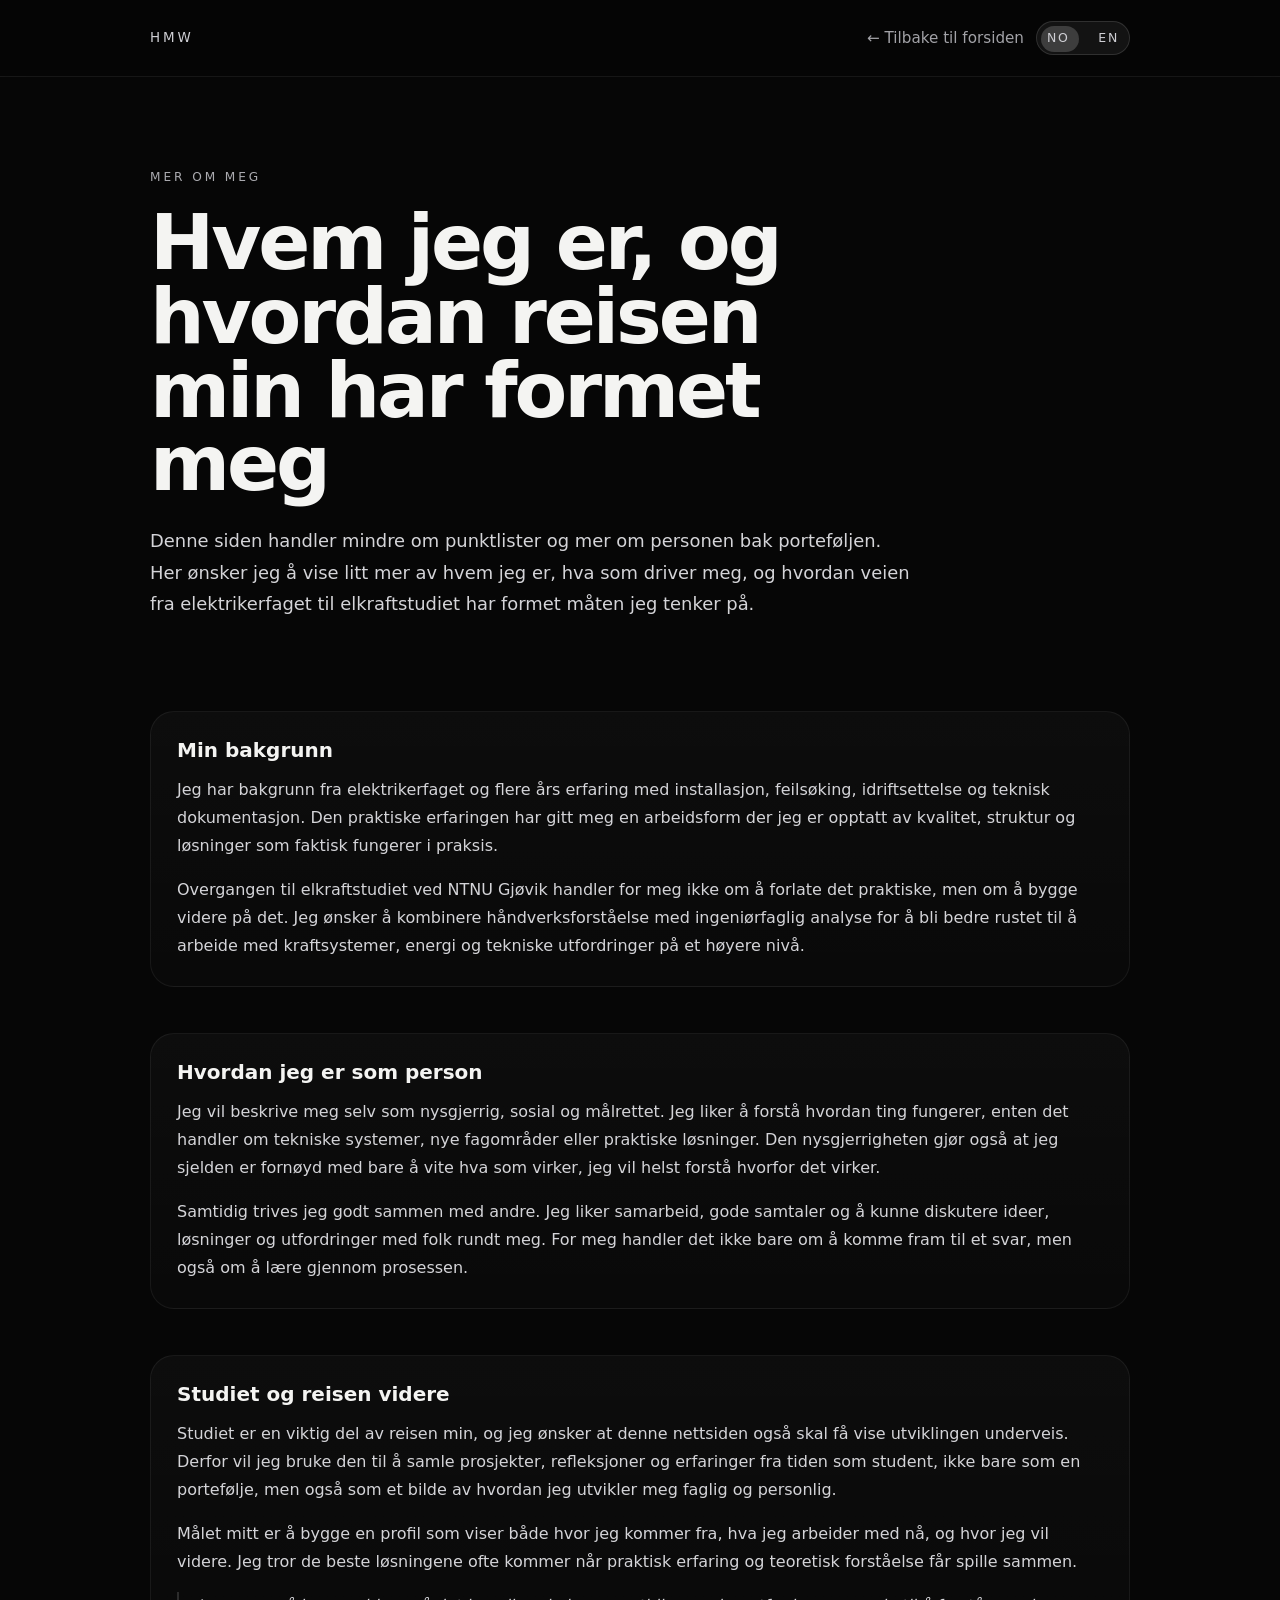
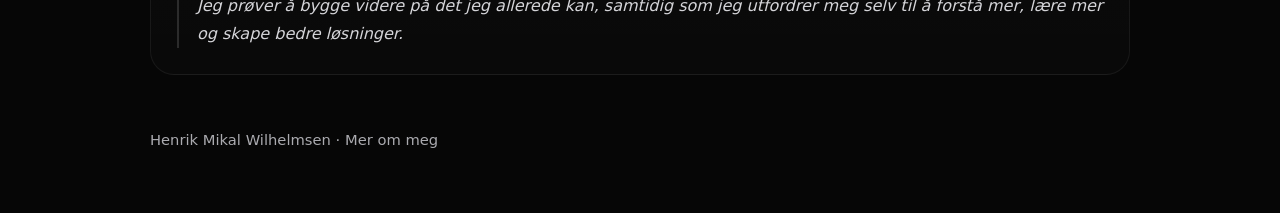
==== about/index.html @ 6df131e0 "Omstrukturer nettsiden med css, js, assets og about-mappe" ====
<!DOCTYPE html>
<html lang="no">
<head>
  <meta charset="UTF-8" />
  <meta name="viewport" content="width=device-width, initial-scale=1.0" />
  <title>Om meg | Henrik Mikal Wilhelmsen</title>
  <meta
    name="description"
    content="Mer om Henrik Mikal Wilhelmsen, reisen fra elektriker til elkraftingeniørstudent, og personen bak porteføljen."
  />
  <link rel="stylesheet" href="../css/base.css" />
  <link rel="stylesheet" href="../css/components.css" />
  <link rel="stylesheet" href="../css/about.css" />
  <link rel="stylesheet" href="../css/responsive.css" />
</head>
<body>
  <header class="topbar topbar-sticky">
    <div class="wrap topbar-inner">
      <a href="../index.html" class="brand">HMW</a>

      <div class="topbar-actions">
        <a
          href="../index.html#about"
          class="back-link"
          data-no="← Tilbake til forsiden"
          data-en="← Back to home"
        >
          ← Tilbake til forsiden
        </a>

        <div class="lang-toggle" id="langToggle" role="switch" aria-checked="false" tabindex="0">
          <span class="lang-label" aria-hidden="true">NO</span>
          <span class="lang-label" aria-hidden="true">EN</span>
          <span class="lang-knob" aria-hidden="true"></span>
        </div>
      </div>
    </div>
  </header>

  <main class="wrap">
    <section class="hero about-hero">
      <div class="eyebrow" data-no="Mer om meg" data-en="More about me">Mer om meg</div>

      <h1
        data-no="Hvem jeg er, og hvordan reisen min har formet meg"
        data-en="Who I am, and how my journey has shaped me"
      >
        Hvem jeg er, og hvordan reisen min har formet meg
      </h1>

      <p
        class="lead"
        data-no="Denne siden handler mindre om punktlister og mer om personen bak porteføljen. Her ønsker jeg å vise litt mer av hvem jeg er, hva som driver meg, og hvordan veien fra elektrikerfaget til elkraftstudiet har formet måten jeg tenker på."
        data-en="This page is less about bullet points and more about the person behind the portfolio. Here I want to show more about who I am, what motivates me, and how the journey from electrician to power engineering student has shaped the way I think."
      >
        Denne siden handler mindre om punktlister og mer om personen bak porteføljen. Her ønsker jeg å vise litt mer av hvem jeg er, hva som driver meg, og hvordan veien fra elektrikerfaget til elkraftstudiet har formet måten jeg tenker på.
      </p>
    </section>

    <section class="section">
      <div class="card">
        <h2 data-no="Min bakgrunn" data-en="My background">Min bakgrunn</h2>

        <p
          data-no="Jeg har bakgrunn fra elektrikerfaget og flere års erfaring med installasjon, feilsøking, idriftsettelse og teknisk dokumentasjon. Den praktiske erfaringen har gitt meg en arbeidsform der jeg er opptatt av kvalitet, struktur og løsninger som faktisk fungerer i praksis."
          data-en="I come from the electrical trade and have several years of experience with installation, troubleshooting, commissioning and technical documentation. That practical background has given me a way of working where I focus on quality, structure and solutions that actually work in real systems."
        >
          Jeg har bakgrunn fra elektrikerfaget og flere års erfaring med installasjon, feilsøking, idriftsettelse og teknisk dokumentasjon. Den praktiske erfaringen har gitt meg en arbeidsform der jeg er opptatt av kvalitet, struktur og løsninger som faktisk fungerer i praksis.
        </p>

        <p
          data-no="Overgangen til elkraftstudiet ved NTNU Gjøvik handler for meg ikke om å forlate det praktiske, men om å bygge videre på det. Jeg ønsker å kombinere håndverksforståelse med ingeniørfaglig analyse for å bli bedre rustet til å arbeide med kraftsystemer, energi og tekniske utfordringer på et høyere nivå."
          data-en="For me, the transition to Electrical Power Engineering at NTNU Gjøvik is not about leaving practical work behind, but about building on it. I want to combine hands-on understanding with engineering analysis to become better equipped to work with power systems, energy and technical challenges at a higher level."
        >
          Overgangen til elkraftstudiet ved NTNU Gjøvik handler for meg ikke om å forlate det praktiske, men om å bygge videre på det. Jeg ønsker å kombinere håndverksforståelse med ingeniørfaglig analyse for å bli bedre rustet til å arbeide med kraftsystemer, energi og tekniske utfordringer på et høyere nivå.
        </p>
      </div>
    </section>

    <section class="section">
      <div class="card">
        <h2 data-no="Hvordan jeg er som person" data-en="Who I am as a person">Hvordan jeg er som person</h2>

        <p
          data-no="Jeg vil beskrive meg selv som nysgjerrig, sosial og målrettet. Jeg liker å forstå hvordan ting fungerer, enten det handler om tekniske systemer, nye fagområder eller praktiske løsninger. Den nysgjerrigheten gjør også at jeg sjelden er fornøyd med bare å vite hva som virker, jeg vil helst forstå hvorfor det virker."
          data-en="I would describe myself as curious, social and driven. I enjoy understanding how things work, whether it is technical systems, new subject areas or practical solutions. That curiosity also means I am rarely satisfied with only knowing what works, I usually want to understand why it works."
        >
          Jeg vil beskrive meg selv som nysgjerrig, sosial og målrettet. Jeg liker å forstå hvordan ting fungerer, enten det handler om tekniske systemer, nye fagområder eller praktiske løsninger. Den nysgjerrigheten gjør også at jeg sjelden er fornøyd med bare å vite hva som virker, jeg vil helst forstå hvorfor det virker.
        </p>

        <p
          data-no="Samtidig trives jeg godt sammen med andre. Jeg liker samarbeid, gode samtaler og å kunne diskutere ideer, løsninger og utfordringer med folk rundt meg. For meg handler det ikke bare om å komme fram til et svar, men også om å lære gjennom prosessen."
          data-en="At the same time, I genuinely enjoy being around other people. I value collaboration, good conversations and the opportunity to discuss ideas, solutions and challenges with the people around me. For me, it is not only about reaching an answer, but also about learning through the process."
        >
          Samtidig trives jeg godt sammen med andre. Jeg liker samarbeid, gode samtaler og å kunne diskutere ideer, løsninger og utfordringer med folk rundt meg. For meg handler det ikke bare om å komme fram til et svar, men også om å lære gjennom prosessen.
        </p>
      </div>
    </section>

    <section class="section">
      <div class="card">
        <h2 data-no="Studiet og reisen videre" data-en="My studies and the road ahead">Studiet og reisen videre</h2>

        <p
          data-no="Studiet er en viktig del av reisen min, og jeg ønsker at denne nettsiden også skal få vise utviklingen underveis. Derfor vil jeg bruke den til å samle prosjekter, refleksjoner og erfaringer fra tiden som student, ikke bare som en portefølje, men også som et bilde av hvordan jeg utvikler meg faglig og personlig."
          data-en="My studies are an important part of my journey, and I want this website to show that development over time. That is why I want to use it to collect projects, reflections and experiences from my time as a student, not only as a portfolio, but also as a picture of how I grow professionally and personally."
        >
          Studiet er en viktig del av reisen min, og jeg ønsker at denne nettsiden også skal få vise utviklingen underveis. Derfor vil jeg bruke den til å samle prosjekter, refleksjoner og erfaringer fra tiden som student, ikke bare som en portefølje, men også som et bilde av hvordan jeg utvikler meg faglig og personlig.
        </p>

        <p
          data-no="Målet mitt er å bygge en profil som viser både hvor jeg kommer fra, hva jeg arbeider med nå, og hvor jeg vil videre. Jeg tror de beste løsningene ofte kommer når praktisk erfaring og teoretisk forståelse får spille sammen."
          data-en="My goal is to build a profile that shows both where I come from, what I am working on now, and where I want to go next. I believe the best solutions often come when practical experience and theoretical understanding are allowed to work together."
        >
          Målet mitt er å bygge en profil som viser både hvor jeg kommer fra, hva jeg arbeider med nå, og hvor jeg vil videre. Jeg tror de beste løsningene ofte kommer når praktisk erfaring og teoretisk forståelse får spille sammen.
        </p>

        <p
          class="quote"
          data-no="Jeg prøver å bygge videre på det jeg allerede kan, samtidig som jeg utfordrer meg selv til å forstå mer, lære mer og skape bedre løsninger."
          data-en="I try to build on what I already know while constantly challenging myself to understand more, learn more and create better solutions."
        >
          Jeg prøver å bygge videre på det jeg allerede kan, samtidig som jeg utfordrer meg selv til å forstå mer, lære mer og skape bedre løsninger.
        </p>
      </div>
    </section>

    <footer data-no="Henrik Mikal Wilhelmsen · Mer om meg" data-en="Henrik Mikal Wilhelmsen · More about me">
      Henrik Mikal Wilhelmsen · Mer om meg
    </footer>
  </main>

  <script src="../js/language.js"></script>
</body>
</html>
---- css/base.css ----
:root {
  --bg: #060606;
  --panel: #0f0f10;
  --text: #f4f4f2;
  --muted: #a2a2a7;
  --line: #232327;
  --soft: #cfcfd4;
  --max: 1180px;
  --radius: 26px;
  --about-max: 980px;
  --about-panel: #111113;
  --about-muted: #aaaaaf;
  --about-soft: #d4d4d8;
  --about-radius: 24px;
}

* {
  box-sizing: border-box;
}

html {
  scroll-behavior: smooth;
}

body {
  margin: 0;
  background: var(--bg);
  color: var(--text);
  font-family: Inter, system-ui, -apple-system, BlinkMacSystemFont, "Segoe UI", Roboto, Arial, sans-serif;
  line-height: 1.6;
  overflow-x: hidden;
}

a {
  color: inherit;
  text-decoration: none;
}

.wrap {
  width: min(var(--max), calc(100% - 40px));
  margin: 0 auto;
}

.eyebrow,
.section-label {
  color: var(--muted);
  text-transform: uppercase;
  letter-spacing: 0.26em;
  font-size: 0.76rem;
}

h1 {
  font-size: clamp(3.2rem, 7vw, 6.6rem);
  line-height: 0.95;
  margin: 18px 0 0;
  letter-spacing: -0.05em;
  max-width: 820px;
}

.lead {
  margin-top: 24px;
  font-size: clamp(1.15rem, 1.8vw, 1.5rem);
  color: var(--soft);
  max-width: 640px;
}

.intro {
  margin-top: 16px;
  max-width: 560px;
  color: #c0c0c5;
  font-size: 1rem;
}

main {
  position: relative;
  z-index: 2;
  background: var(--bg);
}

footer {
  padding: 38px 0 60px;
  color: var(--muted);
  font-size: 0.92rem;
}
---- css/components.css ----
.topbar {
  position: fixed;
  top: 0;
  left: 0;
  right: 0;
  z-index: 50;
  backdrop-filter: blur(14px);
  background: rgba(6, 6, 6, 0.18);
  border-bottom: 1px solid rgba(255, 255, 255, 0.08);
}

.topbar-sticky {
  position: sticky;
  z-index: 40;
  background: rgba(6, 6, 6, 0.6);
  border-bottom: 1px solid rgba(255, 255, 255, 0.07);
}

.topbar-inner {
  display: flex;
  align-items: center;
  justify-content: space-between;
  gap: 16px;
  min-height: 76px;
}

.brand {
  font-size: 0.84rem;
  letter-spacing: 0.22em;
  text-transform: uppercase;
  color: var(--soft);
}

.nav {
  display: flex;
  align-items: center;
  gap: 22px;
  color: var(--muted);
  font-size: 0.95rem;
}

.nav a:hover,
.lang-toggle:hover,
.button.secondary:hover,
.chip:hover,
.back-link:hover {
  color: var(--text);
  border-color: #4b4b52;
}

.topbar-actions {
  display: flex;
  align-items: center;
  gap: 12px;
}

.back-link {
  display: inline-flex;
  align-items: center;
  gap: 8px;
  color: var(--muted);
  font-size: 0.95rem;
}

.lang-toggle {
  position: relative;
  width: 94px;
  height: 34px;
  border-radius: 999px;
  background: rgba(255, 255, 255, 0.06);
  border: 1px solid rgba(255, 255, 255, 0.12);
  cursor: pointer;
  display: inline-flex;
  align-items: center;
  justify-content: space-between;
  padding: 0 10px;
  font: inherit;
  color: var(--soft);
  user-select: none;
  transition: background 0.2s ease, border-color 0.2s ease;
}

.lang-toggle:hover {
  border-color: rgba(255, 255, 255, 0.2);
}

.lang-toggle:focus-visible {
  outline: 2px solid rgba(255, 255, 255, 0.3);
  outline-offset: 3px;
}

.lang-toggle .lang-label {
  position: relative;
  z-index: 2;
  font-size: 0.78rem;
  letter-spacing: 0.14em;
}

.lang-toggle .lang-knob {
  position: absolute;
  top: 4px;
  left: 4px;
  width: 38px;
  height: 26px;
  border-radius: 999px;
  background: rgba(255, 255, 255, 0.18);
  transition: transform 0.2s ease;
}

.lang-toggle.lang-en .lang-knob {
  transform: translateX(48px);
}

.hero-actions {
  display: flex;
  gap: 12px;
  flex-wrap: wrap;
  margin-top: 30px;
}

.button,
.chip {
  display: inline-flex;
  align-items: center;
  justify-content: center;
  border-radius: 999px;
  padding: 13px 18px;
  border: 1px solid rgba(255, 255, 255, 0.14);
  transition: 0.2s ease;
}

.button.primary {
  background: #f2f2ef;
  color: #101010;
  border-color: #f2f2ef;
  font-weight: 600;
}

.button.primary:hover {
  transform: translateY(-1px);
}

.button.secondary,
.chip {
  color: var(--soft);
  background: rgba(255, 255, 255, 0.03);
}

.grid-3,
.grid-2 {
  display: grid;
  gap: 18px;
  margin-top: 20px;
}

.grid-3 {
  grid-template-columns: repeat(3, minmax(0, 1fr));
}

.grid-2 {
  grid-template-columns: repeat(2, minmax(0, 1fr));
}

.card,
.contact-box {
  background: linear-gradient(180deg, rgba(255, 255, 255, 0.035), rgba(255, 255, 255, 0.018));
  border: 1px solid rgba(255, 255, 255, 0.06);
  border-radius: var(--radius);
}

.card {
  padding: 22px;
}

.card-tag {
  color: var(--muted);
  text-transform: uppercase;
  letter-spacing: 0.2em;
  font-size: 0.74rem;
}

.card h3 {
  margin: 14px 0 0;
  font-size: 1.28rem;
  line-height: 1.2;
}

.card p,
.list-box p {
  color: var(--muted);
  margin: 14px 0 0;
}

.list-box {
  padding: 18px 20px;
  border-radius: 22px;
  border: 1px solid rgba(255, 255, 255, 0.06);
  background: rgba(255, 255, 255, 0.02);
}

.contact-box {
  padding: 28px;
  margin-top: 18px;
}

.contact-links {
  display: flex;
  gap: 12px;
  flex-wrap: wrap;
  margin-top: 22px;
}
---- css/about.css ----
body {
  line-height: 1.75;
}

.wrap {
  width: min(var(--about-max), calc(100% - 40px));
}

.about-hero {
  padding: 90px 0 38px;
}

.about-hero .eyebrow {
  color: var(--about-muted);
  text-transform: uppercase;
  letter-spacing: 0.24em;
  font-size: 0.76rem;
}

.about-hero h1 {
  font-size: clamp(2.6rem, 6vw, 5rem);
  line-height: 0.96;
  letter-spacing: -0.04em;
  margin: 18px 0 0;
  max-width: 760px;
}

.about-hero .lead {
  margin-top: 24px;
  max-width: 760px;
  color: var(--about-soft);
  font-size: 1.12rem;
}

.section {
  padding: 18px 0 10px;
}

.section .card {
  margin-top: 18px;
  padding: 26px;
  border-radius: var(--about-radius);
  border: 1px solid rgba(255, 255, 255, 0.06);
  background: linear-gradient(180deg, rgba(255, 255, 255, 0.03), rgba(255, 255, 255, 0.015));
}

.section .card h2 {
  margin: 0 0 14px;
  font-size: 1.25rem;
  line-height: 1.2;
}

.section .card p {
  margin: 0;
  color: var(--about-soft);
}

.section .card p + p {
  margin-top: 16px;
}

.quote {
  margin-top: 18px;
  padding-left: 18px;
  border-left: 2px solid rgba(255, 255, 255, 0.14);
  color: var(--about-muted);
  font-style: italic;
}

main footer {
  padding: 42px 0 60px;
  color: var(--about-muted);
  font-size: 0.92rem;
}
---- css/responsive.css ----
@media (max-width: 960px) {
  .grid-3,
  .grid-2 {
    grid-template-columns: 1fr;
  }

  .nav {
    display: none;
  }

  .hero-desktop {
    display: none;
  }

  .hero-mobile {
    display: block;
    min-height: 88vh;
  }

  .hero-mobile .hero-overlay {
    min-height: 88vh;
    align-items: end;
  }

  .hero-mobile .hero-copy {
    width: calc(100% - 40px);
    margin-left: 20px;
    padding-top: 128px;
    padding-bottom: 7px;
  }

  .hero-media {
    background:
      linear-gradient(
        to top,
        rgba(6, 6, 6, 0.92) 0%,
        rgba(6, 6, 6, 0.72) 22%,
        rgba(6, 6, 6, 0.36) 50%,
        rgba(6, 6, 6, 0.12) 76%,
        rgba(6, 6, 6, 0.04) 100%
      ),
      url('../assets/images/Profilbilde 2.jpg') 50% center / cover no-repeat;
  }

  h1 {
    max-width: 100%;
    font-size: clamp(1.8rem, 6vw, 2rem);
  }

  .lead,
  .intro {
    max-width: 100%;
  }
}

@media (min-width: 961px) {
  .hero-desktop {
    display: block;
  }

  .hero-mobile {
    display: none;
  }
}

@media (max-width: 720px) {
  .about-hero {
    padding-top: 56px;
  }

  .section .card {
    padding: 20px;
  }

  .topbar-inner {
    align-items: flex-start;
    flex-direction: column;
    justify-content: center;
    padding: 10px 0;
  }

  .topbar-actions {
    width: 100%;
    justify-content: space-between;
  }
}
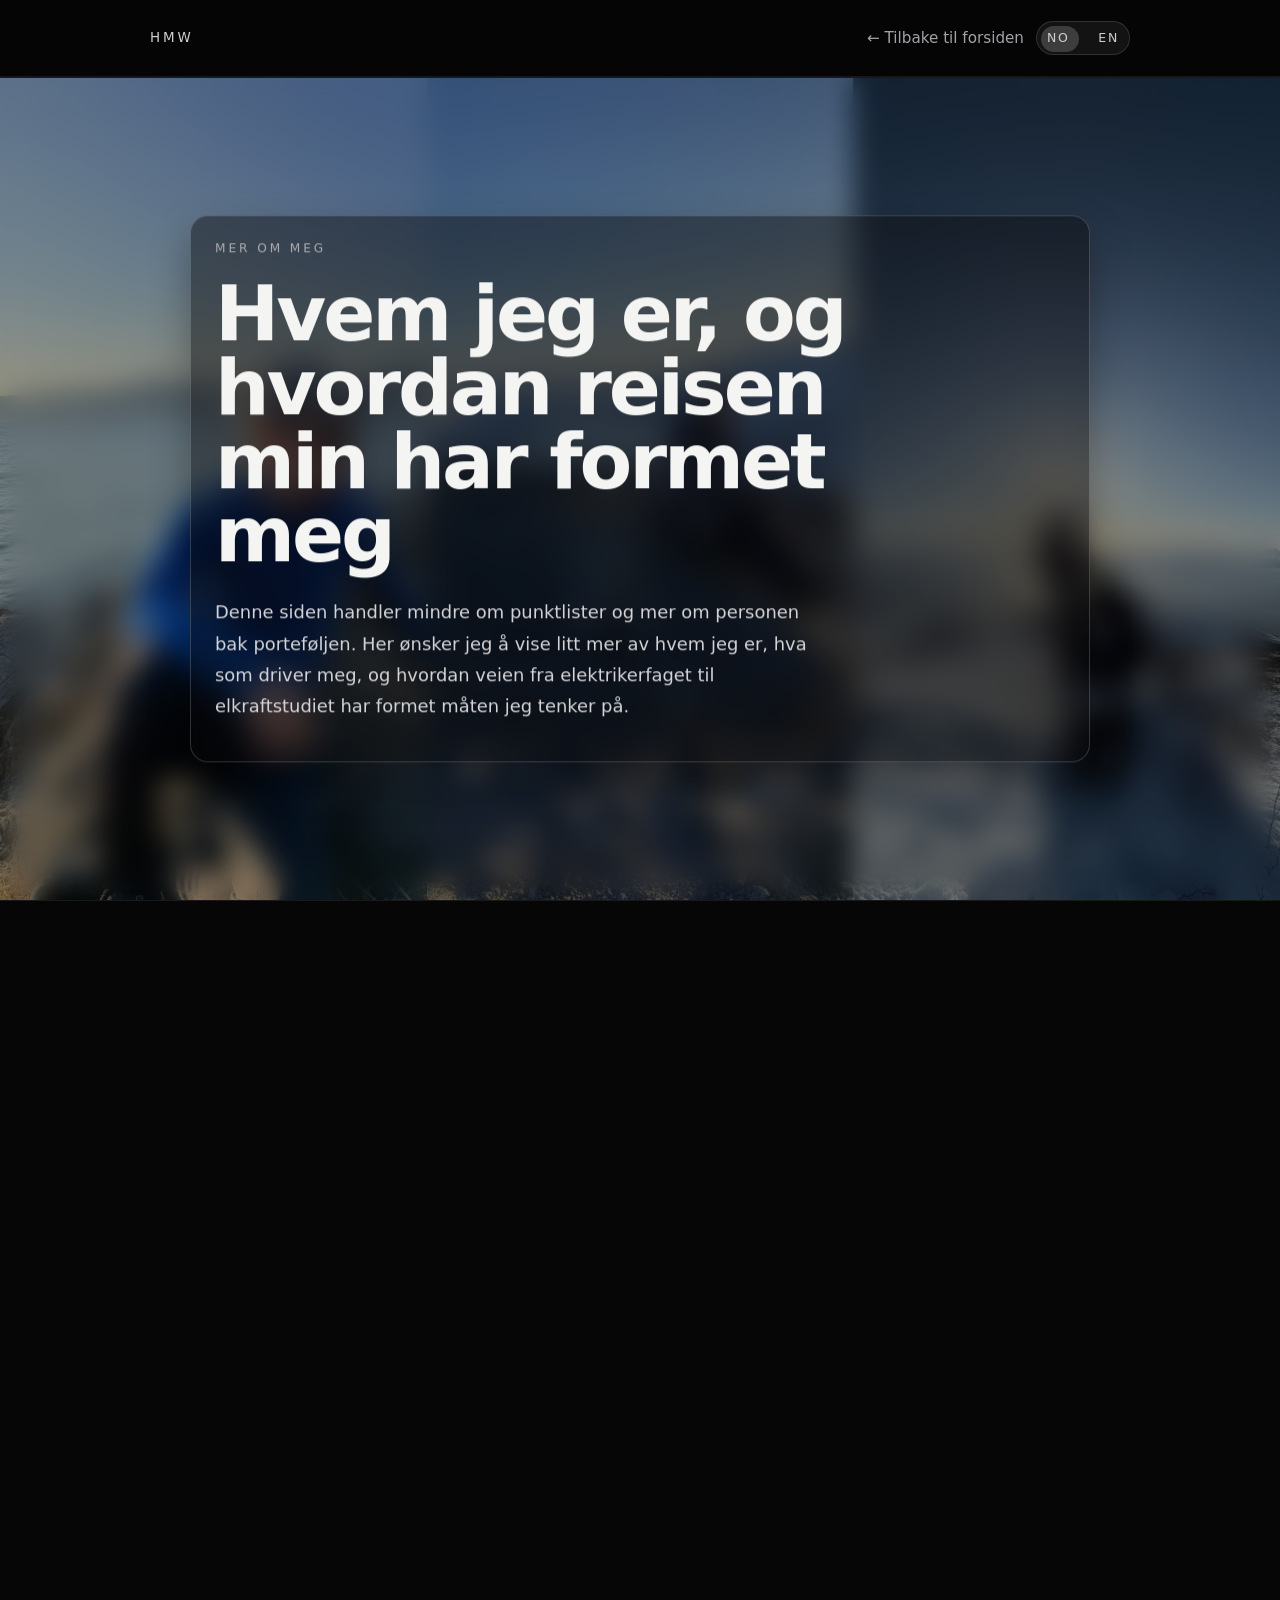
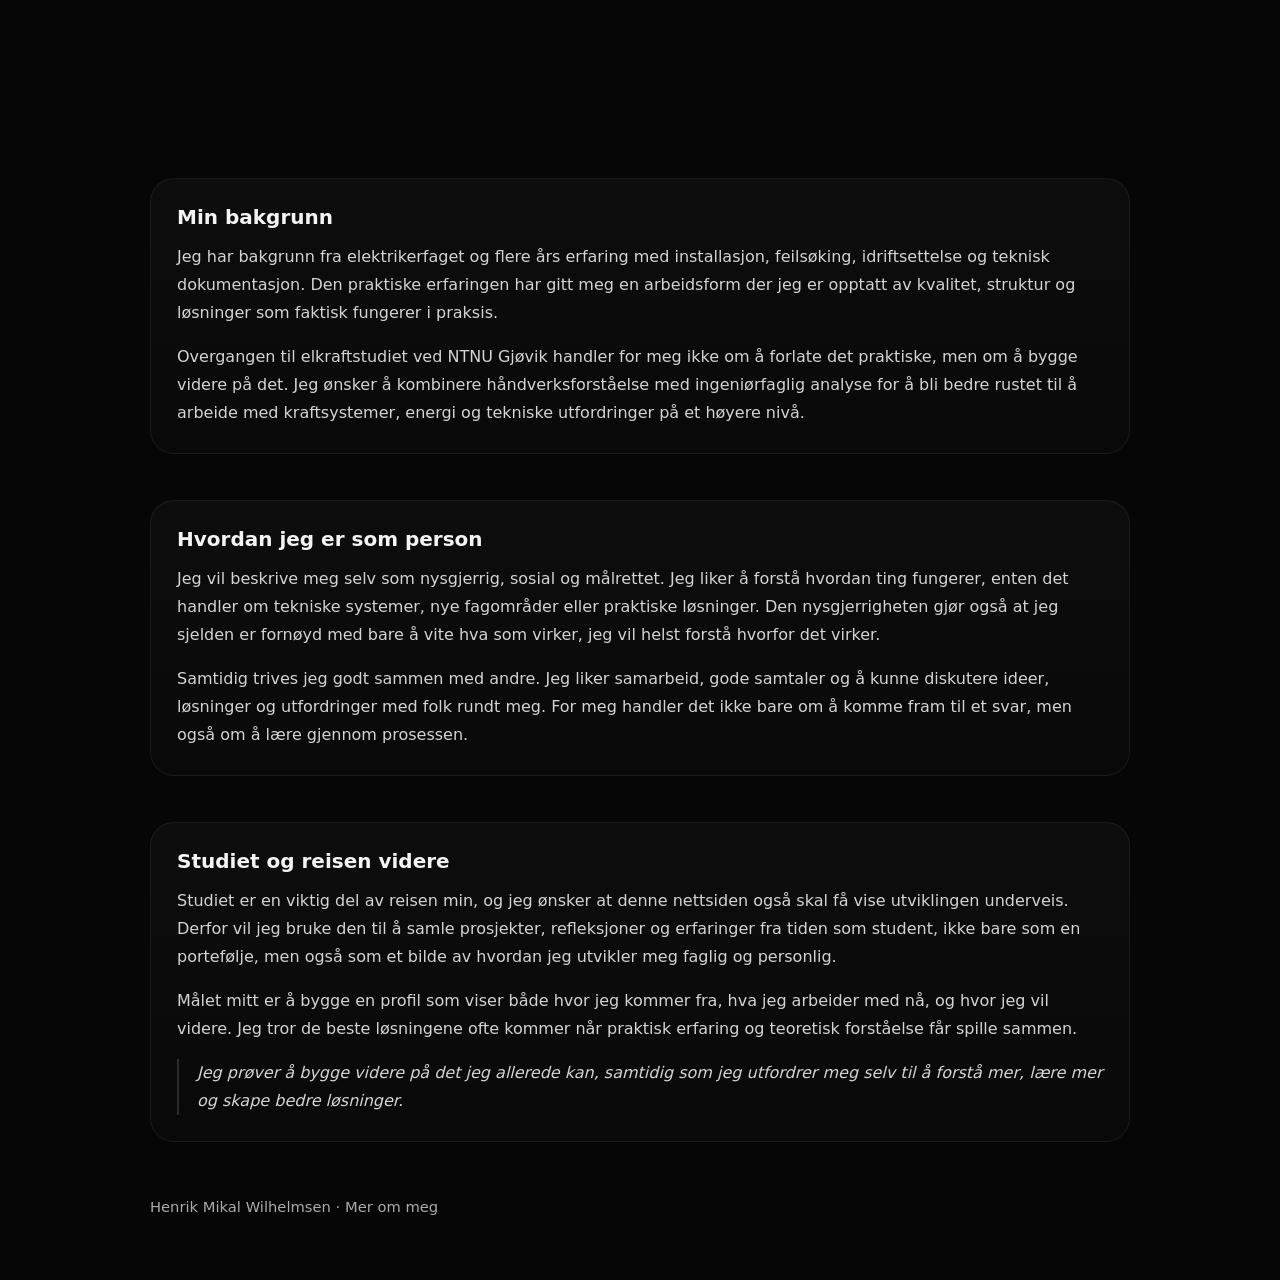
==== commit 603ce61f: "Oppdatert tekst" ====
--- a/about/index.html
+++ b/about/index.html
@@ -38,23 +38,39 @@
   </header>
 
   <main class="wrap">
-    <section class="hero about-hero">
-      <div class="eyebrow" data-no="Mer om meg" data-en="More about me">Mer om meg</div>
+    <section class="about-scroll-hero" aria-label="Bildegalleri">
+      <div class="about-scroll-stage">
+        <div class="about-image-wall">
+          <figure class="about-wall-shot">
+            <img src="../assets/images/Profilbilde 3.jpg" alt="Portrett av Henrik" />
+          </figure>
+          <figure class="about-wall-shot">
+            <img src="../assets/images/Fjelltopp 2.jpg" alt="Henrik på fjelltopp" />
+          </figure>
+          <figure class="about-wall-shot">
+            <img src="../assets/images/Snoscooter 2.jpg" alt="Henrik med snoscooter" />
+          </figure>
+        </div>
 
-      <h1
-        data-no="Hvem jeg er, og hvordan reisen min har formet meg"
-        data-en="Who I am, and how my journey has shaped me"
-      >
-        Hvem jeg er, og hvordan reisen min har formet meg
-      </h1>
+        <div class="about-hero-overlay">
+          <div class="eyebrow" data-no="Mer om meg" data-en="More about me">Mer om meg</div>
 
-      <p
-        class="lead"
-        data-no="Denne siden handler mindre om punktlister og mer om personen bak porteføljen. Her ønsker jeg å vise litt mer av hvem jeg er, hva som driver meg, og hvordan veien fra elektrikerfaget til elkraftstudiet har formet måten jeg tenker på."
-        data-en="This page is less about bullet points and more about the person behind the portfolio. Here I want to show more about who I am, what motivates me, and how the journey from electrician to power engineering student has shaped the way I think."
-      >
-        Denne siden handler mindre om punktlister og mer om personen bak porteføljen. Her ønsker jeg å vise litt mer av hvem jeg er, hva som driver meg, og hvordan veien fra elektrikerfaget til elkraftstudiet har formet måten jeg tenker på.
-      </p>
+          <h1
+            data-no="Hvem jeg er, og hvordan reisen min har formet meg"
+            data-en="Who I am, and how my journey has shaped me"
+          >
+            Hvem jeg er, og hvordan reisen min har formet meg
+          </h1>
+
+          <p
+            class="lead"
+            data-no="Denne siden handler mindre om punktlister og mer om personen bak porteføljen. Her ønsker jeg å vise litt mer av hvem jeg er, hva som driver meg, og hvordan veien fra elektrikerfaget til elkraftstudiet har formet måten jeg tenker på."
+            data-en="This page is less about bullet points and more about the person behind the portfolio. Here I want to show more about who I am, what motivates me, and how the journey from electrician to power engineering student has shaped the way I think."
+          >
+            Denne siden handler mindre om punktlister og mer om personen bak porteføljen. Her ønsker jeg å vise litt mer av hvem jeg er, hva som driver meg, og hvordan veien fra elektrikerfaget til elkraftstudiet har formet måten jeg tenker på.
+          </p>
+        </div>
+      </div>
     </section>
 
     <section class="section">
@@ -130,6 +146,7 @@
     </footer>
   </main>
 
+  <script src="../js/about-scroll.js"></script>
   <script src="../js/language.js"></script>
 </body>
 </html>
--- a/css/base.css
+++ b/css/base.css
@@ -50,7 +50,7 @@
 }
 
 h1 {
-  font-size: clamp(3.2rem, 7vw, 6.6rem);
+  font-size: clamp(3.2rem, 5vw, 6.6rem);
   line-height: 0.95;
   margin: 18px 0 0;
   letter-spacing: -0.05em;
--- a/css/components.css
+++ b/css/components.css
@@ -31,12 +31,82 @@
   color: var(--soft);
 }
 
+.brand-controls {
+  display: inline-flex;
+  align-items: center;
+  gap: 8px;
+}
+
 .nav {
   display: flex;
   align-items: center;
   gap: 22px;
   color: var(--muted);
   font-size: 0.95rem;
+}
+
+.nav-item {
+  position: relative;
+}
+
+.nav-link-main {
+  display: inline-flex;
+  align-items: center;
+}
+
+.nav-link-main::after {
+  content: "";
+  width: 6px;
+  height: 6px;
+  margin-left: 8px;
+  border-right: 1.5px solid currentColor;
+  border-bottom: 1.5px solid currentColor;
+  transform: rotate(45deg) translateY(-1px);
+  opacity: 0.7;
+  transition: transform 0.2s ease, opacity 0.2s ease;
+}
+
+.nav-dropdown {
+  position: absolute;
+  top: 100%;
+  left: 0;
+  min-width: 170px;
+  padding: 8px;
+  border: 1px solid rgba(255, 255, 255, 0.12);
+  border-radius: 14px;
+  background: rgba(10, 10, 11, 0.96);
+  backdrop-filter: blur(8px);
+  box-shadow: 0 14px 30px rgba(0, 0, 0, 0.34);
+  opacity: 0;
+  transform: translateY(10px);
+  pointer-events: none;
+  transition: opacity 0.18s ease, transform 0.18s ease;
+}
+
+.nav-dropdown a {
+  display: block;
+  border-radius: 10px;
+  padding: 8px 10px;
+  color: var(--soft);
+  white-space: nowrap;
+}
+
+.nav-dropdown a:hover {
+  background: rgba(255, 255, 255, 0.06);
+  color: var(--text);
+}
+
+.nav-item-dropdown:hover .nav-dropdown,
+.nav-item-dropdown:focus-within .nav-dropdown {
+  opacity: 1;
+  transform: translateY(0);
+  pointer-events: auto;
+}
+
+.nav-item-dropdown:hover .nav-link-main::after,
+.nav-item-dropdown:focus-within .nav-link-main::after {
+  opacity: 1;
+  transform: rotate(225deg) translateY(1px);
 }
 
 .nav a:hover,
@@ -52,6 +122,92 @@
   display: flex;
   align-items: center;
   gap: 12px;
+}
+
+.mobile-menu-inline {
+  display: none;
+  position: relative;
+}
+
+.mobile-menu-brand summary {
+  border: 0;
+  background: transparent;
+  padding: 2px 4px;
+  font-size: 0.84rem;
+  line-height: 1;
+  color: var(--muted);
+}
+
+.mobile-menu-brand summary::after {
+  display: none;
+}
+
+.mobile-menu-brand[open] summary {
+  color: var(--text);
+}
+
+.mobile-menu-brand .mobile-menu-panel {
+  left: 0;
+  right: auto;
+}
+
+.mobile-menu summary {
+  list-style: none;
+  display: inline-flex;
+  align-items: center;
+  justify-content: center;
+  gap: 8px;
+  border: 1px solid rgba(255, 255, 255, 0.14);
+  border-radius: 999px;
+  padding: 8px 12px;
+  font-size: 0.86rem;
+  color: var(--soft);
+  background: rgba(255, 255, 255, 0.03);
+  cursor: pointer;
+}
+
+.mobile-menu summary::-webkit-details-marker {
+  display: none;
+}
+
+.mobile-menu summary::after {
+  content: "";
+  width: 7px;
+  height: 7px;
+  border-right: 1.5px solid currentColor;
+  border-bottom: 1.5px solid currentColor;
+  transform: rotate(45deg) translateY(-1px);
+  transition: transform 0.2s ease;
+}
+
+.mobile-menu[open] summary::after {
+  transform: rotate(225deg) translateY(1px);
+}
+
+.mobile-menu-panel {
+  position: absolute;
+  top: calc(100% + 10px);
+  right: 0;
+  width: min(86vw, 300px);
+  padding: 8px;
+  border: 1px solid rgba(255, 255, 255, 0.12);
+  border-radius: 14px;
+  background: rgba(10, 10, 11, 0.96);
+  backdrop-filter: blur(8px);
+  box-shadow: 0 14px 30px rgba(0, 0, 0, 0.34);
+  z-index: 60;
+}
+
+.mobile-menu-panel a {
+  display: block;
+  border-radius: 10px;
+  padding: 9px 10px;
+  color: var(--soft);
+}
+
+.mobile-menu-panel a:hover {
+  background: rgba(255, 255, 255, 0.06);
+  color: var(--text);
 }
 
 .back-link {
@@ -146,6 +302,12 @@
   background: rgba(255, 255, 255, 0.03);
 }
 
+#about .button.secondary {
+  border-color: rgba(255, 255, 255, 0.14);
+  color: var(--soft);
+  background: rgba(255, 255, 255, 0.03);
+}
+
 .grid-3,
 .grid-2 {
   display: grid;
@@ -198,6 +360,71 @@
   background: rgba(255, 255, 255, 0.02);
 }
 
+.experience-list {
+  display: grid;
+  gap: 14px;
+}
+
+.experience-item {
+  padding: 20px;
+  border-radius: 18px;
+  border: 1px solid rgba(255, 255, 255, 0.08);
+  background: rgba(255, 255, 255, 0.02);
+}
+
+.experience-top {
+  display: flex;
+  align-items: baseline;
+  justify-content: space-between;
+  gap: 16px;
+  flex-wrap: wrap;
+}
+
+.experience-top h3 {
+  margin: 0;
+  font-size: 1.1rem;
+  line-height: 1.25;
+}
+
+.experience-top span {
+  color: var(--muted);
+  font-size: 0.92rem;
+}
+
+.experience-item p {
+  margin: 12px 0 0;
+  color: var(--soft);
+}
+
+.experience-points {
+  margin: 12px 0 0;
+  padding-left: 20px;
+  color: var(--soft);
+}
+
+.experience-points li + li {
+  margin-top: 8px;
+}
+
+.experience-more {
+  margin-top: 12px;
+  display: inline-flex;
+  align-items: center;
+  justify-content: center;
+  border-radius: 999px;
+  padding: 6px 12px;
+  border: 1px solid rgba(255, 255, 255, 0.14);
+  background: rgba(255, 255, 255, 0.03);
+  color: var(--soft);
+  font-size: 0.82rem;
+  text-decoration: none;
+}
+
+.experience-more:hover {
+  color: var(--text);
+  border-color: #4b4b52;
+}
+
 .contact-box {
   padding: 28px;
   margin-top: 18px;
--- a/css/about.css
+++ b/css/about.css
@@ -6,28 +6,105 @@
   width: min(var(--about-max), calc(100% - 40px));
 }
 
-.about-hero {
-  padding: 90px 0 38px;
-}
-
-.about-hero .eyebrow {
+.about-scroll-hero {
+  width: 100vw;
+  margin-left: calc((100vw - 100%) / -2);
+  margin-right: calc((100vw - 100%) / -2);
+  height: 185vh;
+}
+
+.about-scroll-stage {
+  --scene-progress: 0;
+  --topbar-offset: 76px;
+  position: sticky;
+  top: var(--topbar-offset);
+  height: calc(100vh - var(--topbar-offset));
+  overflow: hidden;
+  border-top: 1px solid rgba(255, 255, 255, 0.08);
+  border-bottom: 1px solid rgba(255, 255, 255, 0.08);
+}
+
+.about-scroll-stage::before {
+  content: "";
+  position: absolute;
+  inset: 0;
+  z-index: 2;
+  background: rgba(6, 6, 8, calc(0.44 * (1 - min(1, calc(var(--scene-progress) * 1.18)))));
+  backdrop-filter: blur(calc(14px * (1 - min(1, calc(var(--scene-progress) * 1.18)))));
+  pointer-events: none;
+}
+
+.about-image-wall {
+  position: relative;
+  z-index: 1;
+  display: grid;
+  grid-template-columns: repeat(3, minmax(0, 1fr));
+  width: 100%;
+  height: 100%;
+}
+
+.about-wall-shot {
+  margin: 0;
+  min-width: 0;
+}
+
+.about-wall-shot img {
+  display: block;
+  width: 100%;
+  height: 100%;
+  object-fit: cover;
+  filter: saturate(1.02) contrast(1.02);
+}
+
+.about-wall-shot:nth-child(1) img {
+  object-position: center 20%;
+}
+
+.about-wall-shot:nth-child(2) img {
+  object-position: center 40%;
+}
+
+.about-wall-shot:nth-child(3) img {
+  object-position: center 48%;
+}
+
+.about-hero-overlay {
+  position: absolute;
+  z-index: 3;
+  left: 0;
+  right: 0;
+  top: 50%;
+  bottom: auto;
+  width: min(900px, calc(100% - 40px));
+  margin: 0 auto;
+  padding: 22px 24px;
+  border-radius: 18px;
+  border: 1px solid rgba(255, 255, 255, 0.18);
+  background: rgba(8, 8, 10, 0.44);
+  backdrop-filter: blur(10px);
+  box-shadow: 0 18px 42px rgba(0, 0, 0, 0.32);
+  opacity: max(0, calc(1 - (var(--scene-progress) * 1.25)));
+  transform: translateY(-50%);
+}
+
+.about-hero-overlay .eyebrow {
   color: var(--about-muted);
   text-transform: uppercase;
   letter-spacing: 0.24em;
   font-size: 0.76rem;
 }
 
-.about-hero h1 {
+.about-hero-overlay h1 {
   font-size: clamp(2.6rem, 6vw, 5rem);
   line-height: 0.96;
   letter-spacing: -0.04em;
   margin: 18px 0 0;
-  max-width: 760px;
-}
-
-.about-hero .lead {
+  max-width: 640px;
+}
+
+.about-hero-overlay .lead {
   margin-top: 24px;
-  max-width: 760px;
+  max-width: 620px;
   color: var(--about-soft);
   font-size: 1.12rem;
 }
@@ -71,4 +148,129 @@
   padding: 42px 0 60px;
   color: var(--about-muted);
   font-size: 0.92rem;
+}
+
+.job-hero {
+  display: grid;
+  grid-template-columns: minmax(0, 480px) minmax(320px, 1fr);
+  align-items: start;
+  gap: 40px;
+  padding-top: 0;
+  padding-bottom: 48px;
+  margin-right: calc((100vw - 100%) / -2);
+}
+
+.job-hero-text {
+  min-width: 0;
+  max-width: 480px;
+  padding-top: 90px;
+}
+
+.job-hero-photo {
+  position: relative;
+  flex-shrink: 0;
+  min-height: 100vh;
+  overflow: hidden;
+  justify-self: stretch;
+  border-radius: 16px 0 0 16px;
+}
+
+.job-hero-photo::before {
+  content: "";
+  position: absolute;
+  inset: 0;
+  z-index: 2;
+  background:
+    linear-gradient(
+      90deg,
+      rgba(6, 6, 6, 1) 0%,
+      rgba(6, 6, 6, 0.95) 2%,
+      rgba(6, 6, 6, 0.82) 6%,
+      rgba(6, 6, 6, 0.60) 10%,
+      rgba(6, 6, 6, 0.36) 16%,
+      rgba(6, 6, 6, 0.14) 23%,
+      rgba(6, 6, 6, 0.04) 34%,
+      rgba(6, 6, 6, 0.00) 100%
+    );
+  pointer-events: none;
+}
+
+.job-hero-photo::after {
+  content: "";
+  position: absolute;
+  inset: 0;
+  z-index: 2;
+  background:
+    linear-gradient(
+      to top,
+      rgba(6, 6, 6, 0.28) 0%,
+      rgba(6, 6, 6, 0.10) 24%,
+      rgba(6, 6, 6, 0.00) 48%
+    );
+  pointer-events: none;
+}
+
+.job-photo {
+  display: block;
+  width: 100%;
+  height: 100vh;
+  object-fit: cover;
+  object-position: 56% center;
+  filter: saturate(0.98) contrast(1.02);
+}
+
+@media (max-width: 680px) {
+  .job-hero {
+    grid-template-columns: 1fr;
+    margin-right: 0;
+  }
+
+  .job-hero-text {
+    padding-top: 0;
+  }
+
+  .job-photo {
+    width: 100%;
+    height: 260px;
+  }
+}
+
+@media (max-width: 720px) {
+  .about-scroll-stage {
+    --topbar-offset: 68px;
+  }
+}
+
+@media (max-width: 900px) {
+  .about-scroll-hero {
+    height: auto;
+  }
+
+  .about-scroll-stage {
+    position: relative;
+    top: 0;
+    height: auto;
+  }
+
+  .about-scroll-stage::before {
+    display: none;
+  }
+
+  .about-image-wall {
+    grid-template-columns: 1fr;
+  }
+
+  .about-wall-shot img {
+    min-height: 42vh;
+  }
+
+  .about-hero-overlay {
+    position: relative;
+    left: 0;
+    top: auto;
+    bottom: 0;
+    width: calc(100% - 30px);
+    margin: 14px 15px 18px;
+    transform: none;
+  }
 }
--- a/css/responsive.css
+++ b/css/responsive.css
@@ -6,6 +6,10 @@
 
   .nav {
     display: none;
+  }
+
+  .mobile-menu-inline {
+    display: block;
   }
 
   .hero-desktop {
@@ -61,6 +65,10 @@
   .hero-mobile {
     display: none;
   }
+
+  .mobile-menu-inline {
+    display: none;
+  }
 }
 
 @media (max-width: 720px) {
@@ -73,14 +81,15 @@
   }
 
   .topbar-inner {
-    align-items: flex-start;
-    flex-direction: column;
-    justify-content: center;
+    align-items: center;
+    flex-direction: row;
+    justify-content: space-between;
     padding: 10px 0;
+    min-height: 68px;
   }
 
   .topbar-actions {
-    width: 100%;
-    justify-content: space-between;
+    width: auto;
+    justify-content: flex-end;
   }
 }
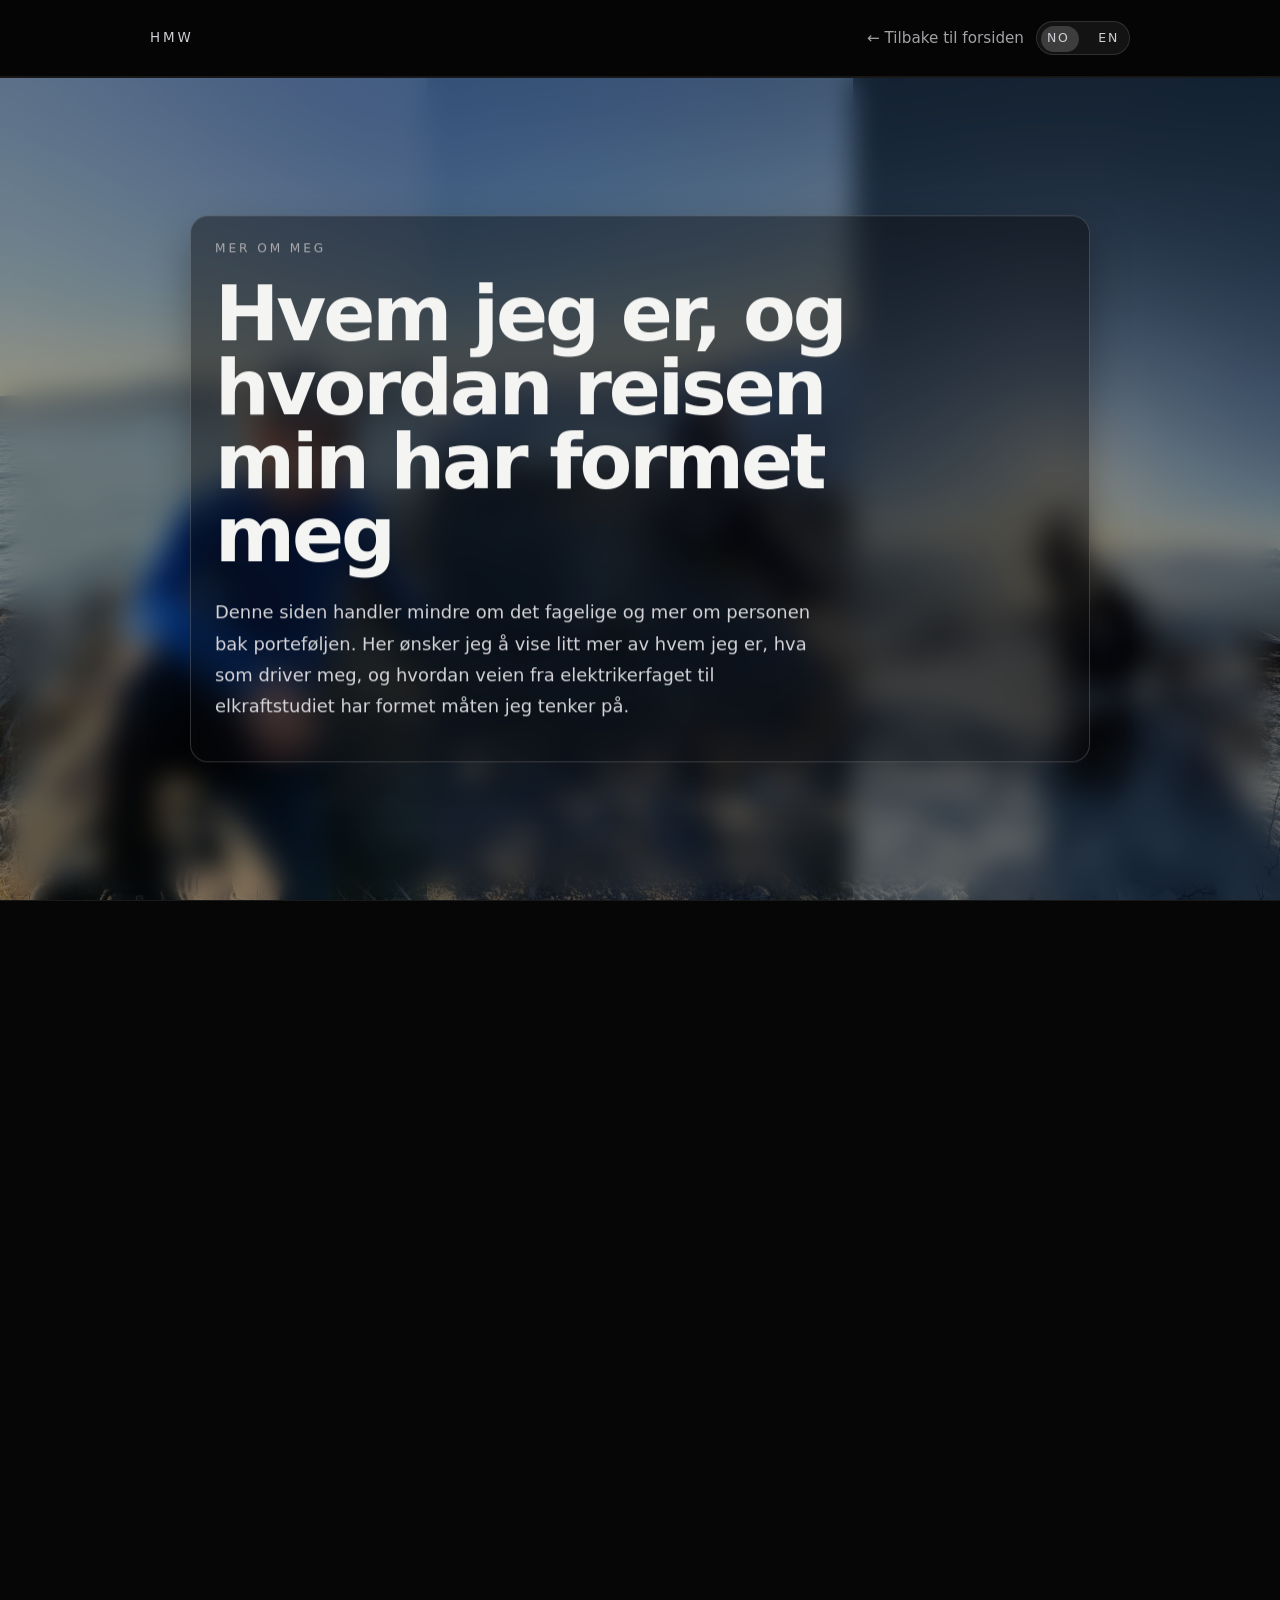
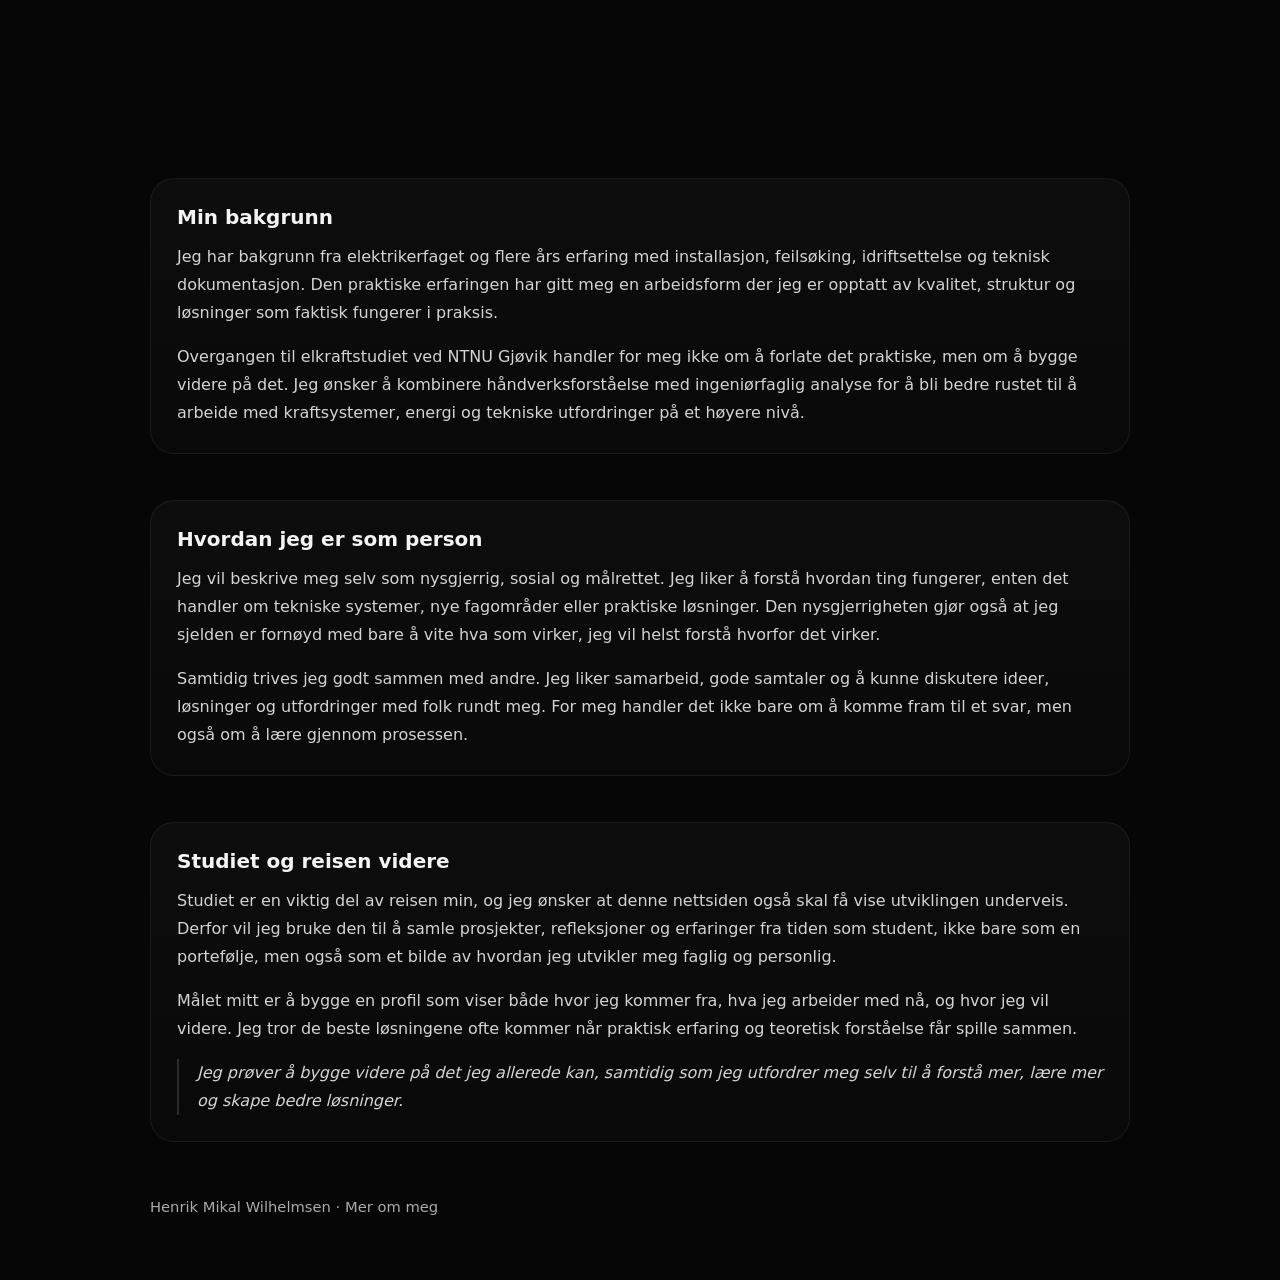
==== commit c6efa36d: "Test fra ny PC" ====
--- a/about/index.html
+++ b/about/index.html
@@ -64,11 +64,17 @@
 
           <p
             class="lead"
-            data-no="Denne siden handler mindre om punktlister og mer om personen bak porteføljen. Her ønsker jeg å vise litt mer av hvem jeg er, hva som driver meg, og hvordan veien fra elektrikerfaget til elkraftstudiet har formet måten jeg tenker på."
+            data-no="Denne siden handler mindre om det fagelige og mer om personen bak porteføljen. Her ønsker jeg å vise litt mer av hvem jeg er, hva som driver meg, og hvordan veien fra elektrikerfaget til elkraftstudiet har formet måten jeg tenker på."
             data-en="This page is less about bullet points and more about the person behind the portfolio. Here I want to show more about who I am, what motivates me, and how the journey from electrician to power engineering student has shaped the way I think."
           >
             Denne siden handler mindre om punktlister og mer om personen bak porteføljen. Her ønsker jeg å vise litt mer av hvem jeg er, hva som driver meg, og hvordan veien fra elektrikerfaget til elkraftstudiet har formet måten jeg tenker på.
           </p>
+        </div>
+
+        <div class="about-mobile-dots" aria-hidden="true">
+          <span class="about-mobile-dot is-active"></span>
+          <span class="about-mobile-dot"></span>
+          <span class="about-mobile-dot"></span>
         </div>
       </div>
     </section>
--- a/css/about.css
+++ b/css/about.css
@@ -15,11 +15,13 @@
 
 .about-scroll-stage {
   --scene-progress: 0;
+  --mobile-index: 0;
   --topbar-offset: 76px;
   position: sticky;
   top: var(--topbar-offset);
   height: calc(100vh - var(--topbar-offset));
   overflow: hidden;
+  touch-action: pan-y;
   border-top: 1px solid rgba(255, 255, 255, 0.08);
   border-bottom: 1px solid rgba(255, 255, 255, 0.08);
 }
@@ -109,6 +111,33 @@
   font-size: 1.12rem;
 }
 
+.about-mobile-dots {
+  display: none;
+  position: absolute;
+  z-index: 4;
+  left: 0;
+  right: 0;
+  bottom: 18px;
+  justify-content: center;
+  gap: 8px;
+  pointer-events: none;
+}
+
+.about-mobile-dot {
+  width: 7px;
+  height: 7px;
+  border-radius: 999px;
+  background: rgba(255, 255, 255, 0.28);
+  border: 1px solid rgba(255, 255, 255, 0.28);
+  transition: transform 0.2s ease, background 0.2s ease, border-color 0.2s ease;
+}
+
+.about-mobile-dot.is-active {
+  transform: scale(1.25);
+  background: rgba(255, 255, 255, 0.92);
+  border-color: rgba(255, 255, 255, 0.92);
+}
+
 .section {
   padding: 18px 0 10px;
 }
@@ -219,6 +248,90 @@
   filter: saturate(0.98) contrast(1.02);
 }
 
+.job-scroll-hero {
+  width: 100vw;
+  margin-left: calc((100vw - 100%) / -2);
+  margin-right: calc((100vw - 100%) / -2);
+  height: 185vh;
+}
+
+.job-scroll-stage {
+  --scene-progress: 0;
+  --topbar-offset: 76px;
+  position: sticky;
+  top: var(--topbar-offset);
+  height: calc(100vh - var(--topbar-offset));
+  overflow: hidden;
+  border-top: 1px solid rgba(255, 255, 255, 0.08);
+  border-bottom: 1px solid rgba(255, 255, 255, 0.08);
+}
+
+.job-scroll-stage::before {
+  content: "";
+  position: absolute;
+  inset: 0;
+  z-index: 2;
+  background: rgba(6, 6, 8, calc(0.44 * (1 - min(1, calc(var(--scene-progress) * 1.18)))));
+  backdrop-filter: blur(calc(14px * (1 - min(1, calc(var(--scene-progress) * 1.18)))));
+  pointer-events: none;
+}
+
+.job-scroll-photo-wrap {
+  position: relative;
+  z-index: 1;
+  width: 100%;
+  height: 100%;
+}
+
+.job-scroll-photo {
+  display: block;
+  width: 100%;
+  height: 100%;
+  object-fit: cover;
+  object-position: 56% center;
+  filter: saturate(0.98) contrast(1.02);
+}
+
+.job-scroll-overlay {
+  position: absolute;
+  z-index: 3;
+  left: 0;
+  right: 0;
+  top: 50%;
+  width: min(900px, calc(100% - 40px));
+  margin: 0 auto;
+  padding: 22px 24px;
+  border-radius: 18px;
+  border: 1px solid rgba(255, 255, 255, 0.18);
+  background: rgba(8, 8, 10, 0.44);
+  backdrop-filter: blur(10px);
+  box-shadow: 0 18px 42px rgba(0, 0, 0, 0.32);
+  opacity: max(0, calc(1 - (var(--scene-progress) * 1.25)));
+  transform: translateY(-50%);
+}
+
+.job-scroll-overlay .eyebrow {
+  color: var(--about-muted);
+  text-transform: uppercase;
+  letter-spacing: 0.24em;
+  font-size: 0.76rem;
+}
+
+.job-scroll-overlay h1 {
+  font-size: clamp(2.6rem, 6vw, 5rem);
+  line-height: 0.96;
+  letter-spacing: -0.04em;
+  margin: 18px 0 0;
+  max-width: 640px;
+}
+
+.job-scroll-overlay .lead {
+  margin-top: 24px;
+  max-width: 620px;
+  color: var(--about-soft);
+  font-size: 1.12rem;
+}
+
 @media (max-width: 680px) {
   .job-hero {
     grid-template-columns: 1fr;
@@ -239,38 +352,40 @@
   .about-scroll-stage {
     --topbar-offset: 68px;
   }
+
+  .job-scroll-stage {
+    --topbar-offset: 68px;
+  }
 }
 
 @media (max-width: 900px) {
-  .about-scroll-hero {
-    height: auto;
-  }
-
-  .about-scroll-stage {
-    position: relative;
-    top: 0;
-    height: auto;
-  }
-
-  .about-scroll-stage::before {
-    display: none;
-  }
-
   .about-image-wall {
-    grid-template-columns: 1fr;
+    display: flex;
+    width: 300%;
+    height: 100%;
+    transform: translateX(calc(var(--mobile-index) * -33.333333%));
+    transition: transform 0.42s ease;
+  }
+
+  .about-wall-shot {
+    flex: 0 0 33.333333%;
   }
 
   .about-wall-shot img {
-    min-height: 42vh;
+    min-height: 100%;
+  }
+
+  .about-mobile-dots {
+    display: flex;
   }
 
   .about-hero-overlay {
-    position: relative;
-    left: 0;
-    top: auto;
-    bottom: 0;
-    width: calc(100% - 30px);
-    margin: 14px 15px 18px;
-    transform: none;
+    width: calc(100% - 24px);
+    padding: 18px 18px;
+  }
+
+  .job-scroll-overlay {
+    width: calc(100% - 24px);
+    padding: 18px 18px;
   }
 }
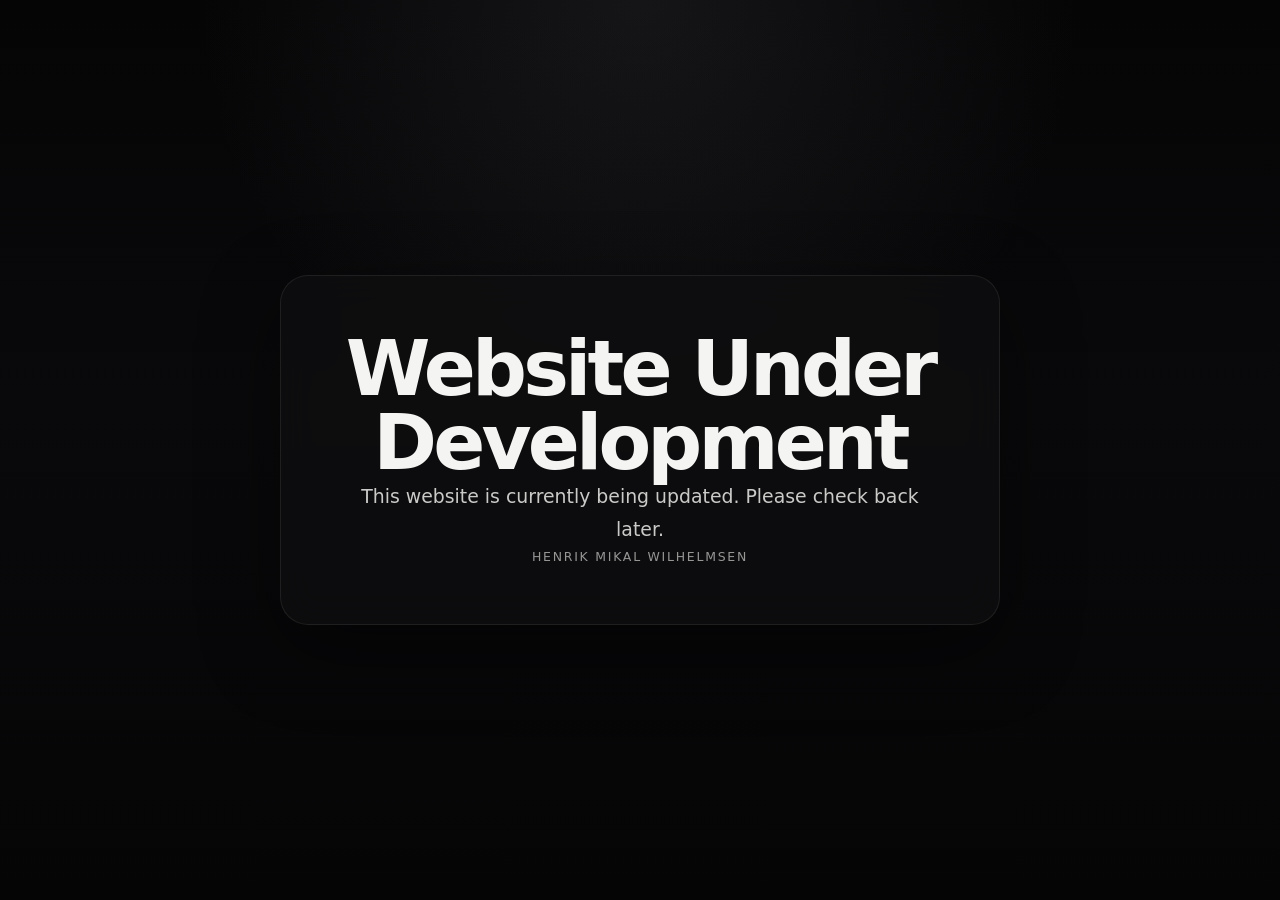
==== commit 2f3e77f2: "Forbedringer" ====
--- a/about/index.html
+++ b/about/index.html
@@ -8,12 +8,23 @@
     name="description"
     content="Mer om Henrik Mikal Wilhelmsen, reisen fra elektriker til elkraftingeniørstudent, og personen bak porteføljen."
   />
+  <script src="../config.js"></script>
+  <script src="../js/maintenance.js"></script>
   <link rel="stylesheet" href="../css/base.css" />
   <link rel="stylesheet" href="../css/components.css" />
+  <link rel="stylesheet" href="../css/maintenance.css" />
   <link rel="stylesheet" href="../css/about.css" />
   <link rel="stylesheet" href="../css/responsive.css" />
 </head>
 <body>
+  <div class="maintenance-overlay" aria-live="polite" role="status">
+    <div class="maintenance-panel">
+      <h1>Website Under Development</h1>
+      <p class="maintenance-message">This website is currently being updated. Please check back later.</p>
+      <p class="maintenance-footer">Henrik Mikal Wilhelmsen</p>
+    </div>
+  </div>
+
   <header class="topbar topbar-sticky">
     <div class="wrap topbar-inner">
       <a href="../index.html" class="brand">HMW</a>
--- a/css/base.css
+++ b/css/base.css
@@ -81,4 +81,5 @@
   padding: 38px 0 60px;
   color: var(--muted);
   font-size: 0.92rem;
+  text-align: center;
 }
--- a/css/components.css
+++ b/css/components.css
@@ -218,6 +218,12 @@
   font-size: 0.95rem;
 }
 
+.back-link::before {
+  content: "\2190";
+  display: inline-block;
+  line-height: 1;
+}
+
 .lang-toggle {
   position: relative;
   width: 94px;
@@ -302,10 +308,27 @@
   background: rgba(255, 255, 255, 0.03);
 }
 
+.cta-small {
+  margin-top: 14px;
+  padding: 6px 12px;
+  font-size: 0.82rem;
+}
+
 #about .button.secondary {
-  border-color: rgba(255, 255, 255, 0.14);
-  color: var(--soft);
-  background: rgba(255, 255, 255, 0.03);
+  border-color: rgba(255, 255, 255, 0.32);
+  color: #f6f7f8;
+  background: linear-gradient(135deg, rgba(255, 255, 255, 0.20), rgba(255, 255, 255, 0.08));
+  box-shadow: 0 10px 24px rgba(0, 0, 0, 0.28);
+  font-weight: 600;
+  padding: 14px 22px;
+}
+
+#about .button.secondary:hover,
+#about .button.secondary:focus-visible {
+  transform: translateY(-2px);
+  border-color: rgba(255, 255, 255, 0.55);
+  background: linear-gradient(135deg, rgba(255, 255, 255, 0.30), rgba(255, 255, 255, 0.12));
+  box-shadow: 0 14px 30px rgba(0, 0, 0, 0.34);
 }
 
 .grid-3,
@@ -325,13 +348,37 @@
 
 .card,
 .contact-box {
-  background: linear-gradient(180deg, rgba(255, 255, 255, 0.035), rgba(255, 255, 255, 0.018));
-  border: 1px solid rgba(255, 255, 255, 0.06);
+  background: linear-gradient(180deg, rgba(255, 255, 255, 0.085), rgba(255, 255, 255, 0.035));
+  border: 1px solid rgba(255, 255, 255, 0.14);
+  box-shadow: 0 10px 28px rgba(0, 0, 0, 0.18);
   border-radius: var(--radius);
 }
 
 .card {
   padding: 22px;
+}
+
+.education-short-card {
+  padding: 16px 18px;
+}
+
+.education-short-text {
+  margin: 0;
+  font-size: 0.96rem;
+  line-height: 1.45;
+  color: var(--soft);
+}
+
+.education-short-list {
+  margin: 0;
+  padding-left: 20px;
+  font-size: 0.96rem;
+  line-height: 1.45;
+  color: var(--soft);
+}
+
+.education-short-list li + li {
+  margin-top: 4px;
 }
 
 .card-tag {
@@ -356,8 +403,9 @@
 .list-box {
   padding: 18px 20px;
   border-radius: 22px;
-  border: 1px solid rgba(255, 255, 255, 0.06);
-  background: rgba(255, 255, 255, 0.02);
+  border: 1px solid rgba(255, 255, 255, 0.14);
+  background: linear-gradient(180deg, rgba(255, 255, 255, 0.08), rgba(255, 255, 255, 0.03));
+  box-shadow: 0 10px 28px rgba(0, 0, 0, 0.16);
 }
 
 .experience-list {
@@ -365,11 +413,17 @@
   gap: 14px;
 }
 
+#experience .experience-list {
+  display: flex;
+  flex-direction: column-reverse;
+}
+
 .experience-item {
   padding: 20px;
   border-radius: 18px;
-  border: 1px solid rgba(255, 255, 255, 0.08);
-  background: rgba(255, 255, 255, 0.02);
+  border: 1px solid rgba(255, 255, 255, 0.14);
+  background: linear-gradient(180deg, rgba(255, 255, 255, 0.085), rgba(255, 255, 255, 0.035));
+  box-shadow: 0 10px 28px rgba(0, 0, 0, 0.16);
 }
 
 .experience-top {
@@ -425,14 +479,105 @@
   border-color: #4b4b52;
 }
 
-.contact-box {
-  padding: 28px;
-  margin-top: 18px;
-}
-
-.contact-links {
-  display: flex;
-  gap: 12px;
-  flex-wrap: wrap;
-  margin-top: 22px;
+.contact-showcase {
+  margin-top: 20px;
+  padding: 0;
+  border-radius: 0;
+  background: transparent;
+  border: 0;
+}
+
+.contact-intro {
+  margin: 0;
+  text-align: center;
+  color: #e8edf6;
+  font-size: clamp(1.2rem, 2.2vw, 2rem);
+  line-height: 1.35;
+  font-weight: 550;
+}
+
+.contact-cards {
+  margin-top: 30px;
+  display: grid;
+  grid-template-columns: repeat(3, minmax(0, 1fr));
+  gap: 24px;
+}
+
+.contact-card {
+  background: transparent;
+  border: 1px solid transparent;
+  border-radius: 24px;
+  min-height: 340px;
+  padding: 34px 30px 30px;
+  text-align: center;
+  box-shadow: none;
+  display: flex;
+  flex-direction: column;
+  align-items: center;
+  text-decoration: none;
+  cursor: pointer;
+  transition: transform 0.24s ease, border-color 0.24s ease, box-shadow 0.24s ease, background-color 0.24s ease;
+}
+
+.contact-card:hover,
+.contact-card:focus-visible {
+  background: linear-gradient(170deg, #16181d 0%, #121419 100%);
+  transform: translateY(-5px);
+  border-color: rgba(79, 158, 247, 0.75);
+  box-shadow: 0 20px 40px rgba(0, 0, 0, 0.5), 0 0 0 1px rgba(79, 158, 247, 0.35);
+}
+
+.contact-card:focus-visible {
+  outline: none;
+}
+
+.contact-card-icon {
+  width: 112px;
+  height: 112px;
+  border-radius: 999px;
+  display: grid;
+  place-items: center;
+  background: linear-gradient(140deg, #5d7df2 0%, #4f72e5 100%);
+  color: #f7f9ff;
+  box-shadow: 0 14px 30px rgba(79, 114, 229, 0.34);
+}
+
+.contact-card-icon svg {
+  width: 48px;
+  height: 48px;
+}
+
+.contact-card h3 {
+  margin: 24px 0 0;
+  color: #f1f5ff;
+  font-size: clamp(1.45rem, 2.2vw, 2rem);
+  letter-spacing: -0.01em;
+}
+
+.contact-card p {
+  margin: 14px 0 0;
+  color: #acb4c6;
+  font-size: 1.02rem;
+  line-height: 1.45;
+  max-width: 34ch;
+}
+
+.contact-card-action {
+  margin-top: auto;
+  padding-top: 28px;
+  color: #5e8fff;
+  font-weight: 650;
+  font-size: 1.01rem;
+  transition: color 0.2s ease, transform 0.2s ease;
+}
+
+.contact-card-action::after {
+  content: "\2197";
+  margin-left: 8px;
+}
+
+.contact-card:hover .contact-card-action,
+.contact-card:focus-visible .contact-card-action {
+  color: #88adff;
+  transform: translateX(2px);
 }
--- a/css/maintenance.css
+++ b/css/maintenance.css
@@ -0,0 +1,84 @@
+html.maintenance-mode,
+html.maintenance-mode body {
+  min-height: 100%;
+}
+
+html.maintenance-mode body {
+  overflow: hidden;
+}
+
+html.maintenance-mode body > :not(.maintenance-overlay) {
+  display: none !important;
+}
+
+.maintenance-overlay {
+  display: none;
+  position: fixed;
+  inset: 0;
+  z-index: 9999;
+  align-items: center;
+  justify-content: center;
+  padding: 24px;
+  background:
+    radial-gradient(circle at top, rgba(120, 120, 130, 0.14), transparent 40%),
+    linear-gradient(180deg, #050506 0%, #09090b 45%, #050506 100%);
+  color: var(--text, #f4f4f2);
+}
+
+html.maintenance-mode .maintenance-overlay {
+  display: flex;
+}
+
+.maintenance-panel {
+  width: min(720px, 100%);
+  padding: clamp(28px, 5vw, 56px);
+  border: 1px solid rgba(255, 255, 255, 0.08);
+  border-radius: 28px;
+  background: rgba(15, 15, 16, 0.78);
+  box-shadow: 0 24px 80px rgba(0, 0, 0, 0.45);
+  backdrop-filter: blur(18px);
+  -webkit-backdrop-filter: blur(18px);
+  text-align: center;
+}
+
+.maintenance-panel h1 {
+  margin: 0;
+  font-size: clamp(2.4rem, 6vw, 4.8rem);
+  line-height: 0.96;
+  letter-spacing: -0.05em;
+}
+
+.maintenance-panel p {
+  margin: 0;
+}
+
+.maintenance-message {
+  margin: 22px auto 0;
+  max-width: 44rem;
+  font-size: clamp(1rem, 2vw, 1.18rem);
+  line-height: 1.75;
+  color: rgba(244, 244, 242, 0.82);
+}
+
+.maintenance-footer {
+  margin-top: 28px;
+  color: rgba(244, 244, 242, 0.6);
+  letter-spacing: 0.14em;
+  text-transform: uppercase;
+  font-size: 0.78rem;
+}
+
+@media (max-width: 640px) {
+  .maintenance-overlay {
+    padding: 18px;
+  }
+
+  .maintenance-panel {
+    padding: 28px 22px;
+    border-radius: 22px;
+  }
+
+  .maintenance-message {
+    margin-top: 18px;
+  }
+}
--- a/css/about.css
+++ b/css/about.css
@@ -146,8 +146,9 @@
   margin-top: 18px;
   padding: 26px;
   border-radius: var(--about-radius);
-  border: 1px solid rgba(255, 255, 255, 0.06);
-  background: linear-gradient(180deg, rgba(255, 255, 255, 0.03), rgba(255, 255, 255, 0.015));
+  border: 1px solid rgba(255, 255, 255, 0.14);
+  background: linear-gradient(180deg, rgba(255, 255, 255, 0.085), rgba(255, 255, 255, 0.035));
+  box-shadow: 0 10px 28px rgba(0, 0, 0, 0.18);
 }
 
 .section .card h2 {
@@ -255,6 +256,17 @@
   height: 185vh;
 }
 
+.job-scroll-hero-split {
+  height: auto;
+}
+
+.job-scroll-hero-split .job-scroll-stage {
+  position: relative;
+  top: 0;
+  margin-top: var(--topbar-offset);
+  height: calc(100vh - var(--topbar-offset));
+}
+
 .job-scroll-stage {
   --scene-progress: 0;
   --topbar-offset: 76px;
@@ -332,6 +344,85 @@
   font-size: 1.12rem;
 }
 
+@media (min-width: 961px) {
+  .job-scroll-hero-split .job-scroll-stage::before {
+    display: none;
+  }
+
+  .job-scroll-hero-split .job-scroll-overlay {
+    position: relative;
+    z-index: 3;
+    left: 0;
+    right: 0;
+    top: 0;
+    width: 100%;
+    min-height: 100%;
+    margin: 0;
+    padding: 0;
+    border: 0;
+    border-radius: 0;
+    background: transparent;
+    backdrop-filter: none;
+    box-shadow: none;
+    transform: none;
+    opacity: 1;
+    display: flex;
+    align-items: center;
+  }
+
+  .job-scroll-hero-split .job-scroll-copy {
+    width: min(620px, calc(100% - 40px));
+    margin-left: max(20px, calc((100vw - var(--max)) / 2 + 20px));
+    padding-top: 110px;
+    padding-bottom: 70px;
+    padding-right: 42px;
+  }
+
+  .job-scroll-hero-split .job-scroll-photo-wrap {
+    position: absolute;
+    top: 0;
+    right: 0;
+    width: min(50vw, 760px);
+    height: 100%;
+    overflow: hidden;
+  }
+
+  .job-scroll-hero-split .job-scroll-photo-wrap::before {
+    content: "";
+    position: absolute;
+    inset: 0;
+    z-index: 2;
+    background:
+      linear-gradient(
+        90deg,
+        rgba(6, 6, 6, 1) 0%,
+        rgba(6, 6, 6, 0.95) 3%,
+        rgba(6, 6, 6, 0.82) 8%,
+        rgba(6, 6, 6, 0.60) 14%,
+        rgba(6, 6, 6, 0.36) 22%,
+        rgba(6, 6, 6, 0.14) 33%,
+        rgba(6, 6, 6, 0.04) 46%,
+        rgba(6, 6, 6, 0.00) 92%
+      );
+    pointer-events: none;
+  }
+
+  .job-scroll-hero-split .job-scroll-photo-wrap::after {
+    content: "";
+    position: absolute;
+    inset: 0;
+    z-index: 2;
+    background:
+      linear-gradient(
+        to top,
+        rgba(6, 6, 6, 0.28) 0%,
+        rgba(6, 6, 6, 0.10) 24%,
+        rgba(6, 6, 6, 0.00) 48%
+      );
+    pointer-events: none;
+  }
+}
+
 @media (max-width: 680px) {
   .job-hero {
     grid-template-columns: 1fr;
--- a/css/responsive.css
+++ b/css/responsive.css
@@ -55,6 +55,24 @@
   .intro {
     max-width: 100%;
   }
+
+  .contact-cards {
+    grid-template-columns: 1fr;
+    gap: 18px;
+  }
+
+  .contact-card {
+    min-height: 0;
+  }
+
+  .about-skills-grid {
+    grid-template-columns: 1fr;
+    gap: 2.5rem;
+  }
+
+  .skills-grid-compact {
+    grid-template-columns: 2fr 2fr;
+  }
 }
 
 @media (min-width: 961px) {
@@ -92,4 +110,50 @@
     width: auto;
     justify-content: flex-end;
   }
+
+  .contact-showcase {
+    padding: 0;
+    border-radius: 0;
+  }
+
+  .contact-intro {
+    font-size: 1.16rem;
+  }
+
+  .contact-card {
+    padding: 26px 18px 22px;
+    border-radius: 20px;
+  }
+
+  .contact-card-icon {
+    width: 86px;
+    height: 86px;
+  }
+
+  .contact-card-icon svg {
+    width: 36px;
+    height: 36px;
+  }
+
+  .contact-card h3 {
+    margin-top: 16px;
+    font-size: 1.72rem;
+  }
+
+  .contact-card-action {
+    padding-top: 20px;
+  }
+
+  .about-skills-grid {
+    grid-template-columns: 1fr;
+    gap: 2.5rem;
+  }
+
+  .skills-grid-compact {
+    grid-template-columns: 1fr;
+  }
+
+  .skill-card {
+    min-height: 100px;
+  }
 }
